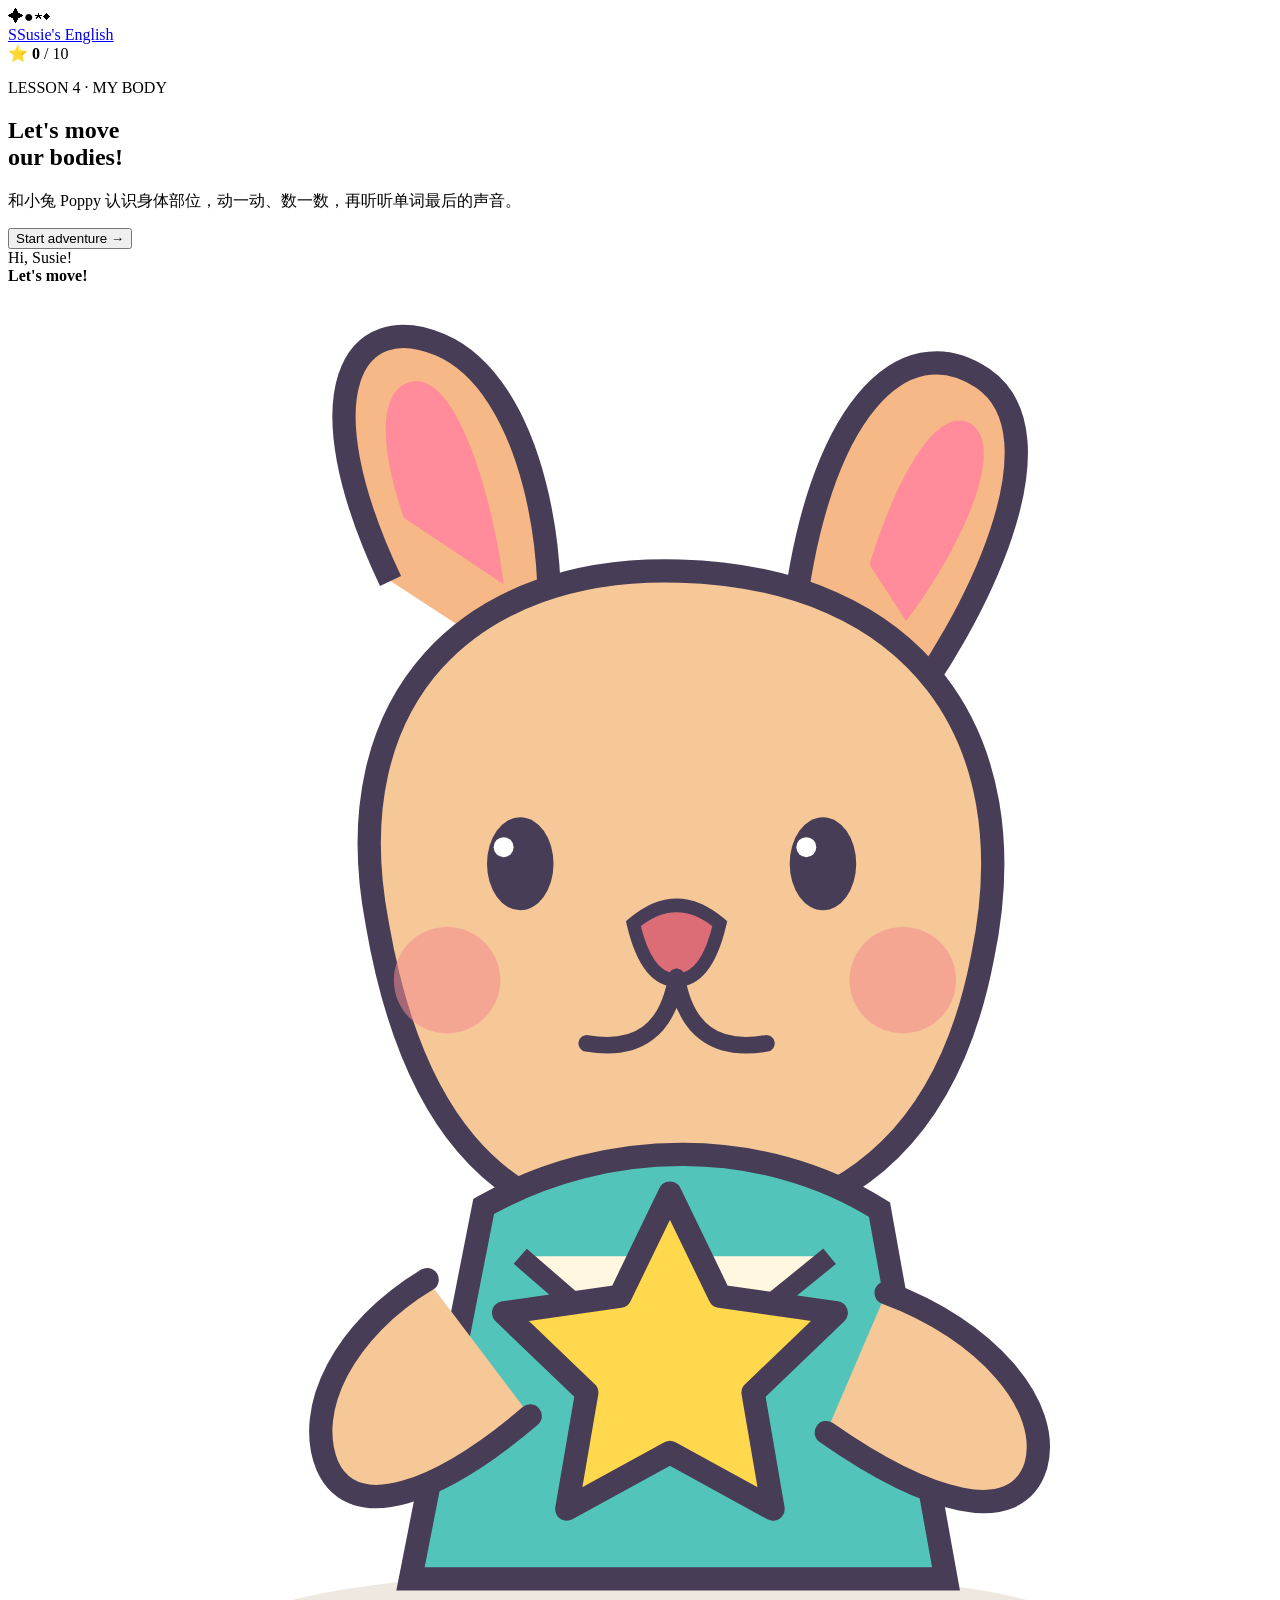
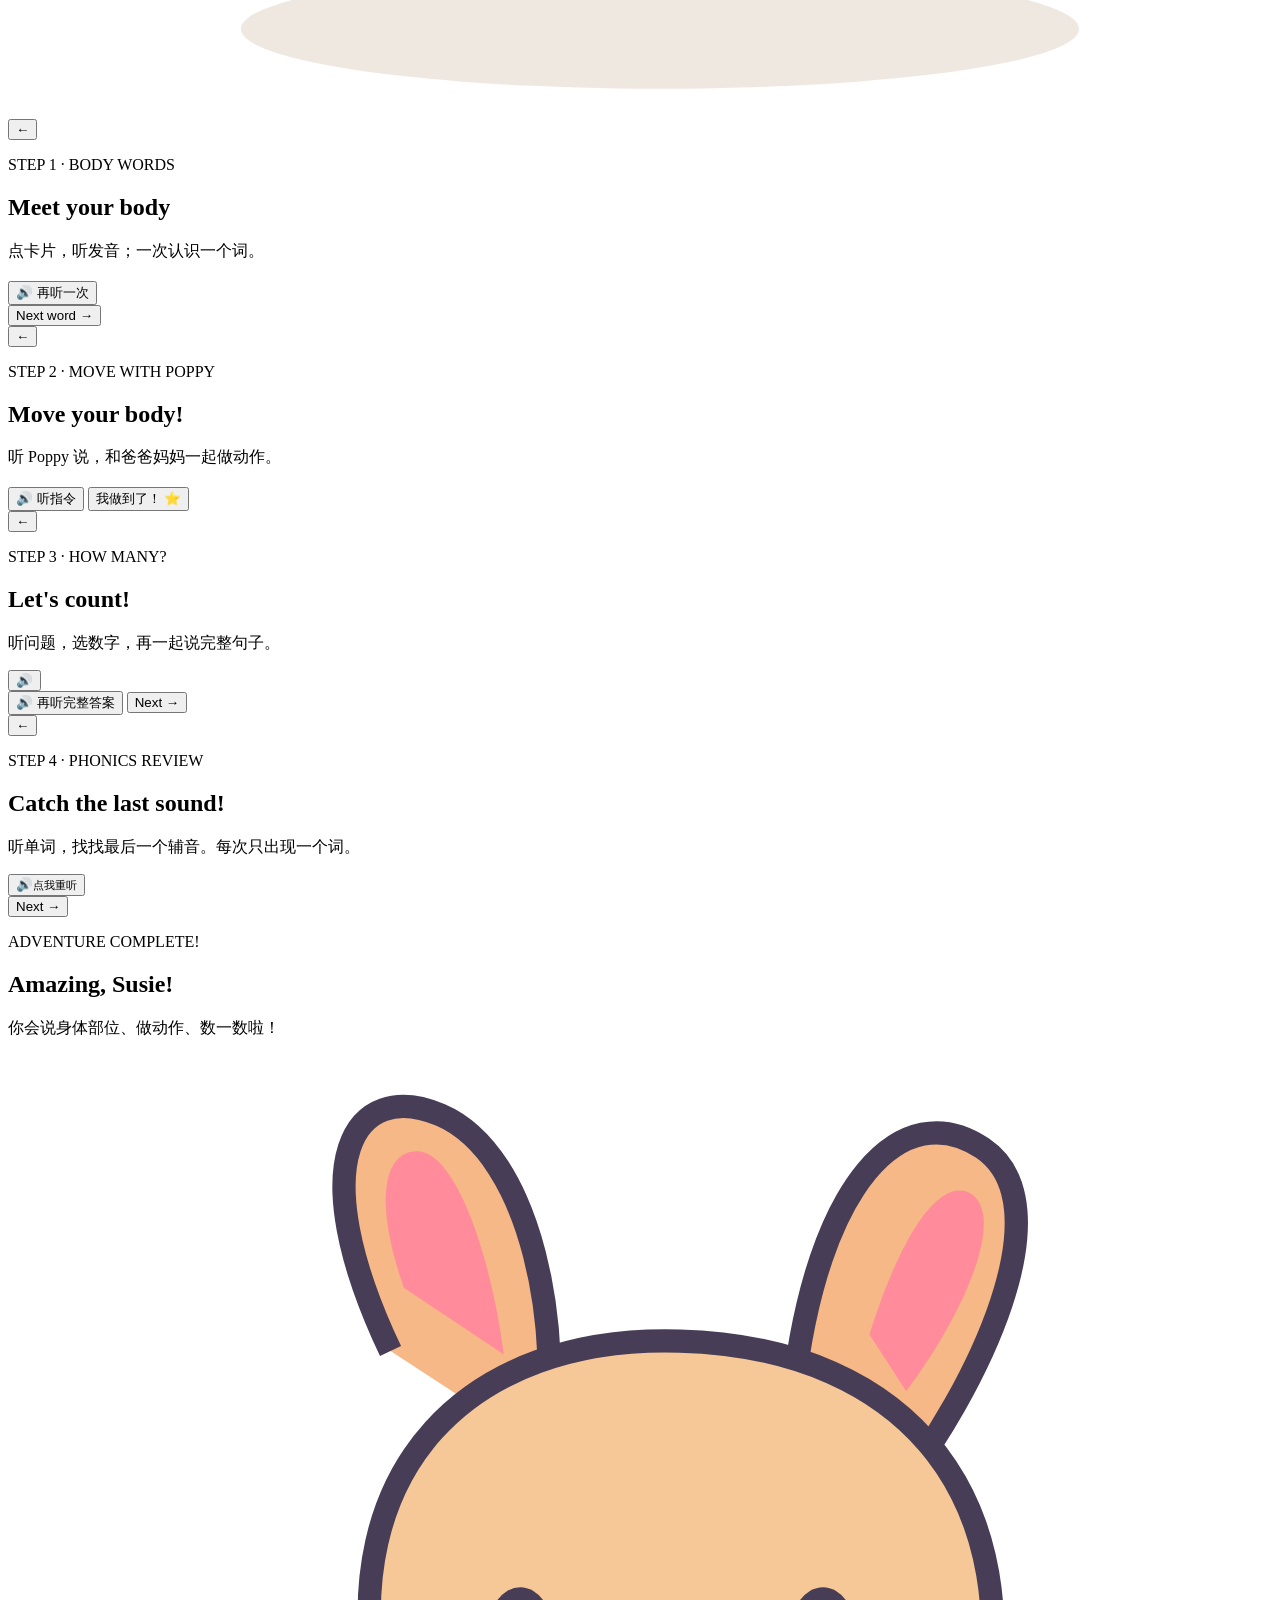
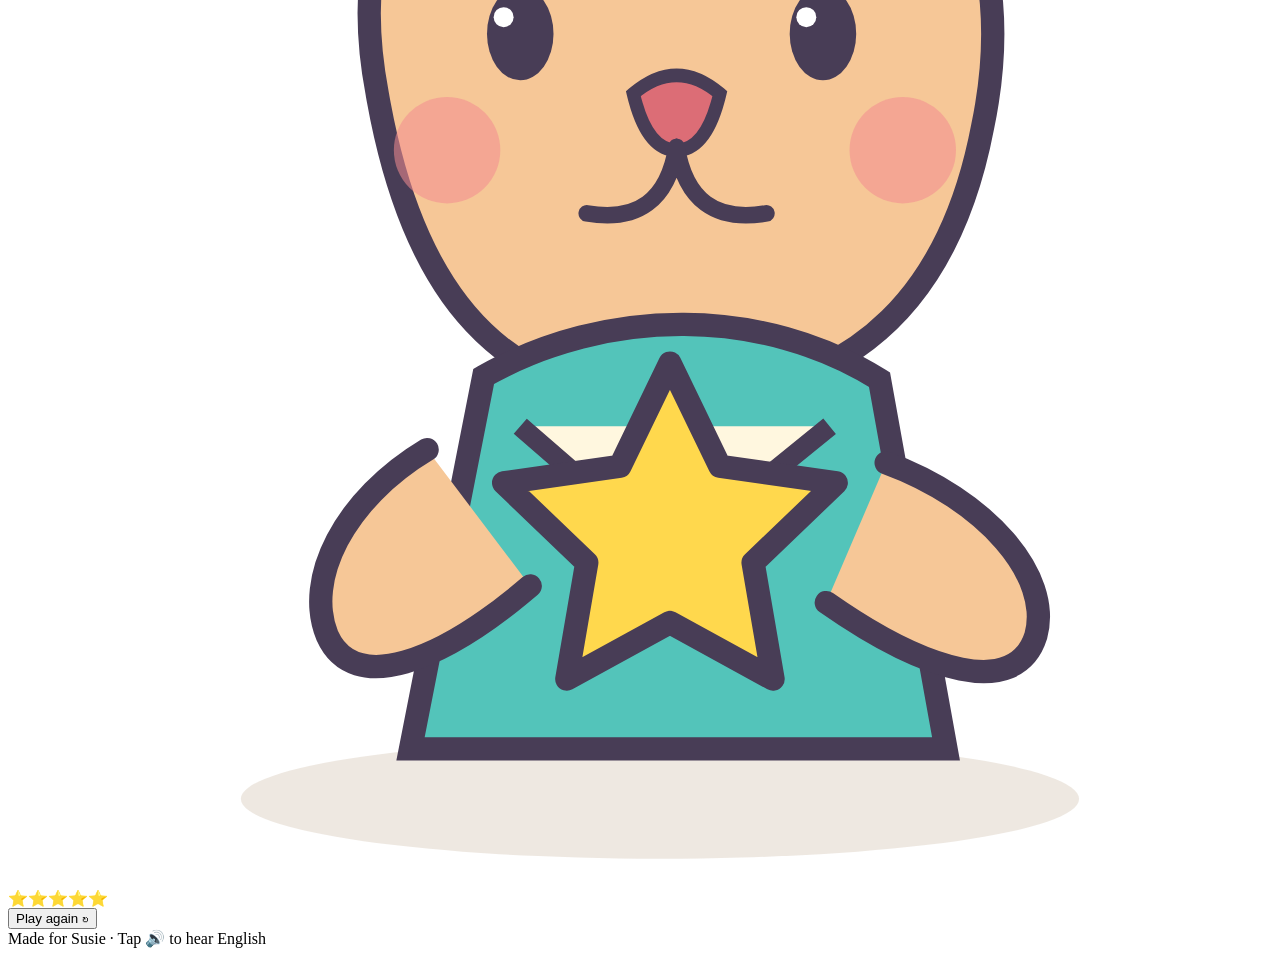
==== body/index.html @ 9eba3d52 "Add My Body lesson: index.html" ====
<!doctype html>
<html lang="zh-CN">
<head>
  <meta charset="UTF-8" />
  <meta name="viewport" content="width=device-width, initial-scale=1.0" />
  <meta name="theme-color" content="#fff8e8" />
  <meta name="description" content="和 Poppy 一起学习身体部位、动作和英语问答。" />
  <title>Susie's Body Adventure</title>
  <script>
    if (/^https?:$/.test(location.protocol) && location.pathname.replace(/\/+$/, '').endsWith('/body')) {
      const base = document.createElement('base');
      base.href = location.pathname.replace(/\/+$/, '') + '/';
      document.head.append(base);
    }
  </script>
  <link rel="stylesheet" href="styles.css" />
</head>
<body>
  <div class="sky-decor" aria-hidden="true"><span>✦</span><span>●</span><span>★</span><span>◆</span></div>
  <header class="topbar">
    <a class="brand" href="../index.html" aria-label="回到酥酥的学习小屋"><span class="brand-mark">S</span><span>Susie's English</span></a>
    <div class="star-counter" aria-live="polite">⭐ <strong id="stars">0</strong> / 10</div>
  </header>
  <main>
    <section class="screen hero active" id="home" aria-labelledby="heroTitle">
      <div class="hero-copy">
        <p class="eyebrow">LESSON 4 · MY BODY</p>
        <h1 id="heroTitle">Let's move<br><span>our bodies!</span></h1>
        <p class="hero-sub">和小兔 Poppy 认识身体部位，动一动、数一数，再听听单词最后的声音。</p>
        <button class="primary big" data-go="words">Start adventure →</button>
      </div>
      <div class="mascot-stage" aria-label="小兔 Poppy 欢迎酥酥">
        <div class="speech-bubble">Hi, Susie!<br><strong>Let's move!</strong></div>
        <svg class="mascot" viewBox="0 0 380 430" role="img" aria-label="A cheerful rabbit mascot">
          <ellipse cx="196" cy="404" rx="126" ry="18" fill="#d9cdbd" opacity=".45"/>
          <path d="M115 89C88 32 104 7 130 18c28 12 37 66 31 101" fill="#f5b886" stroke="#483d56" stroke-width="7"/>
          <path d="M236 102c7-64 33-90 57-74 25 17-1 72-27 105" fill="#f5b886" stroke="#483d56" stroke-width="7"/>
          <path d="M119 70c-10-29-5-42 5-41 12 2 22 36 25 61" fill="#ff8b9b"/>
          <path d="M259 84c10-32 22-48 31-42 10 8-4 38-20 59" fill="#ff8b9b"/>
          <path d="M111 192c-13-68 28-108 91-106 70 2 105 49 91 116-9 47-35 80-91 82-59 2-82-40-91-92Z" fill="#f6c797" stroke="#483d56" stroke-width="7"/>
          <ellipse cx="154" cy="174" rx="10" ry="14" fill="#483d56"/>
          <ellipse cx="245" cy="174" rx="10" ry="14" fill="#483d56"/>
          <circle cx="149" cy="169" r="3" fill="white"/><circle cx="240" cy="169" r="3" fill="white"/>
          <path d="M188 192q13-11 26 0-4 17-13 17t-13-17Z" fill="#dc6d76" stroke="#483d56" stroke-width="4"/>
          <path d="M201 208q-4 24-27 20m27-20q4 24 27 20" fill="none" stroke="#483d56" stroke-width="5" stroke-linecap="round"/>
          <circle cx="132" cy="209" r="16" fill="#f28c91" opacity=".55"/><circle cx="269" cy="209" r="16" fill="#f28c91" opacity=".55"/>
          <path d="M143 277c37-21 84-21 119 1l20 111H121Z" fill="#53c4ba" stroke="#483d56" stroke-width="7"/>
          <path d="M154 292l45 39 48-39" fill="#fff7df" stroke="#483d56" stroke-width="6" stroke-linejoin="round"/>
          <path d="M126 299c-25 15-37 39-30 56 8 18 34 8 61-15m107-37c30 11 50 34 45 52-6 19-33 11-63-10" fill="#f6c797" stroke="#483d56" stroke-width="7" stroke-linecap="round"/>
          <path d="M199 273l15 31 35 5-25 24 6 35-31-17-31 17 6-35-25-24 35-5Z" fill="#ffd84d" stroke="#483d56" stroke-width="7" stroke-linejoin="round"/>
        </svg>
      </div>
    </section>
    <section class="screen lesson" id="words" aria-labelledby="wordsTitle">
      <div class="section-heading"><button class="back" data-go="home" aria-label="返回">←</button><div><p class="eyebrow">STEP 1 · BODY WORDS</p><h2 id="wordsTitle">Meet your body</h2><p>点卡片，听发音；一次认识一个词。</p></div></div>
      <div class="paper word-stage" aria-live="polite">
        <div class="word-illustration" id="wordArt" aria-hidden="true"></div>
        <div class="word-meta"><span class="small-count" id="wordCount"></span><h3 id="wordText"></h3><p id="wordZh"></p><button class="sound" id="hearWord" aria-label="重听这个词">🔊 再听一次</button></div>
      </div>
      <button class="primary next" id="nextWord">Next word →</button>
    </section>
    <section class="screen lesson" id="actions" aria-labelledby="actionsTitle">
      <div class="section-heading"><button class="back" data-go="words" aria-label="返回">←</button><div><p class="eyebrow">STEP 2 · MOVE WITH POPPY</p><h2 id="actionsTitle">Move your body!</h2><p>听 Poppy 说，和爸爸妈妈一起做动作。</p></div></div>
      <div class="paper activity" aria-live="polite">
        <span class="small-count" id="actionCount"></span><div class="action-art" id="actionArt" aria-hidden="true"></div><h3 id="actionText"></h3><p id="actionZh"></p>
        <button class="sound" id="hearAction">🔊 听指令</button>
        <button class="primary" id="didAction">我做到了！ ⭐</button>
      </div>
    </section>
    <section class="screen lesson" id="counting" aria-labelledby="countTitle">
      <div class="section-heading"><button class="back" data-go="actions" aria-label="返回">←</button><div><p class="eyebrow">STEP 3 · HOW MANY?</p><h2 id="countTitle">Let's count!</h2><p>听问题，选数字，再一起说完整句子。</p></div></div>
      <div class="progress" aria-label="问答进度"><span id="countProgress"></span></div>
      <div class="paper quiz">
        <span class="small-count" id="quizCount"></span><div class="quiz-art" id="quizArt" aria-hidden="true"></div>
        <button class="question-button" id="hearQuestion" aria-label="重听问题">🔊 <span id="question"></span></button>
        <div class="answers" id="answers"></div><div class="feedback" id="countFeedback" aria-live="polite"></div>
        <button class="sound hidden" id="hearAnswer">🔊 再听完整答案</button>
        <button class="primary hidden" id="nextQuestion">Next →</button>
      </div>
    </section>
    <section class="screen lesson" id="phonics" aria-labelledby="phonicsTitle">
      <div class="section-heading"><button class="back" data-go="counting" aria-label="返回">←</button><div><p class="eyebrow">STEP 4 · PHONICS REVIEW</p><h2 id="phonicsTitle">Catch the last sound!</h2><p>听单词，找找最后一个辅音。每次只出现一个词。</p></div></div>
      <div class="progress"><span id="phonicsProgress"></span></div>
      <div class="paper quiz">
        <span class="small-count" id="phonicsCount"></span><button class="word-orb" id="hearPhonics" aria-label="听单词"><span>🔊</span><strong id="phonicsWord"></strong><small>点我重听</small></button>
        <div class="answers sounds" id="soundAnswers"></div><div class="feedback" id="phonicsFeedback" aria-live="polite"></div>
        <button class="primary hidden" id="nextPhonics">Next →</button>
      </div>
    </section>
    <section class="screen finish" id="finish" aria-labelledby="finishTitle">
      <p class="eyebrow">ADVENTURE COMPLETE!</p><h2 id="finishTitle">Amazing, Susie!</h2>
      <p>你会说身体部位、做动作、数一数啦！</p>
      <div class="finish-poppy"><svg class="mascot" viewBox="0 0 380 430" role="img" aria-label="A cheerful rabbit mascot">
          <ellipse cx="196" cy="404" rx="126" ry="18" fill="#d9cdbd" opacity=".45"/>
          <path d="M115 89C88 32 104 7 130 18c28 12 37 66 31 101" fill="#f5b886" stroke="#483d56" stroke-width="7"/>
          <path d="M236 102c7-64 33-90 57-74 25 17-1 72-27 105" fill="#f5b886" stroke="#483d56" stroke-width="7"/>
          <path d="M119 70c-10-29-5-42 5-41 12 2 22 36 25 61" fill="#ff8b9b"/>
          <path d="M259 84c10-32 22-48 31-42 10 8-4 38-20 59" fill="#ff8b9b"/>
          <path d="M111 192c-13-68 28-108 91-106 70 2 105 49 91 116-9 47-35 80-91 82-59 2-82-40-91-92Z" fill="#f6c797" stroke="#483d56" stroke-width="7"/>
          <ellipse cx="154" cy="174" rx="10" ry="14" fill="#483d56"/>
          <ellipse cx="245" cy="174" rx="10" ry="14" fill="#483d56"/>
          <circle cx="149" cy="169" r="3" fill="white"/><circle cx="240" cy="169" r="3" fill="white"/>
          <path d="M188 192q13-11 26 0-4 17-13 17t-13-17Z" fill="#dc6d76" stroke="#483d56" stroke-width="4"/>
          <path d="M201 208q-4 24-27 20m27-20q4 24 27 20" fill="none" stroke="#483d56" stroke-width="5" stroke-linecap="round"/>
          <circle cx="132" cy="209" r="16" fill="#f28c91" opacity=".55"/><circle cx="269" cy="209" r="16" fill="#f28c91" opacity=".55"/>
          <path d="M143 277c37-21 84-21 119 1l20 111H121Z" fill="#53c4ba" stroke="#483d56" stroke-width="7"/>
          <path d="M154 292l45 39 48-39" fill="#fff7df" stroke="#483d56" stroke-width="6" stroke-linejoin="round"/>
          <path d="M126 299c-25 15-37 39-30 56 8 18 34 8 61-15m107-37c30 11 50 34 45 52-6 19-33 11-63-10" fill="#f6c797" stroke="#483d56" stroke-width="7" stroke-linecap="round"/>
          <path d="M199 273l15 31 35 5-25 24 6 35-31-17-31 17 6-35-25-24 35-5Z" fill="#ffd84d" stroke="#483d56" stroke-width="7" stroke-linejoin="round"/>
        </svg></div><div class="final-stars" aria-hidden="true">⭐⭐⭐⭐⭐</div>
      <button class="primary big" id="replay">Play again ↻</button>
    </section>
  </main>
  <footer>Made for Susie · Tap 🔊 to hear English</footer>
  <script src="app.js"></script>
</body>
</html>
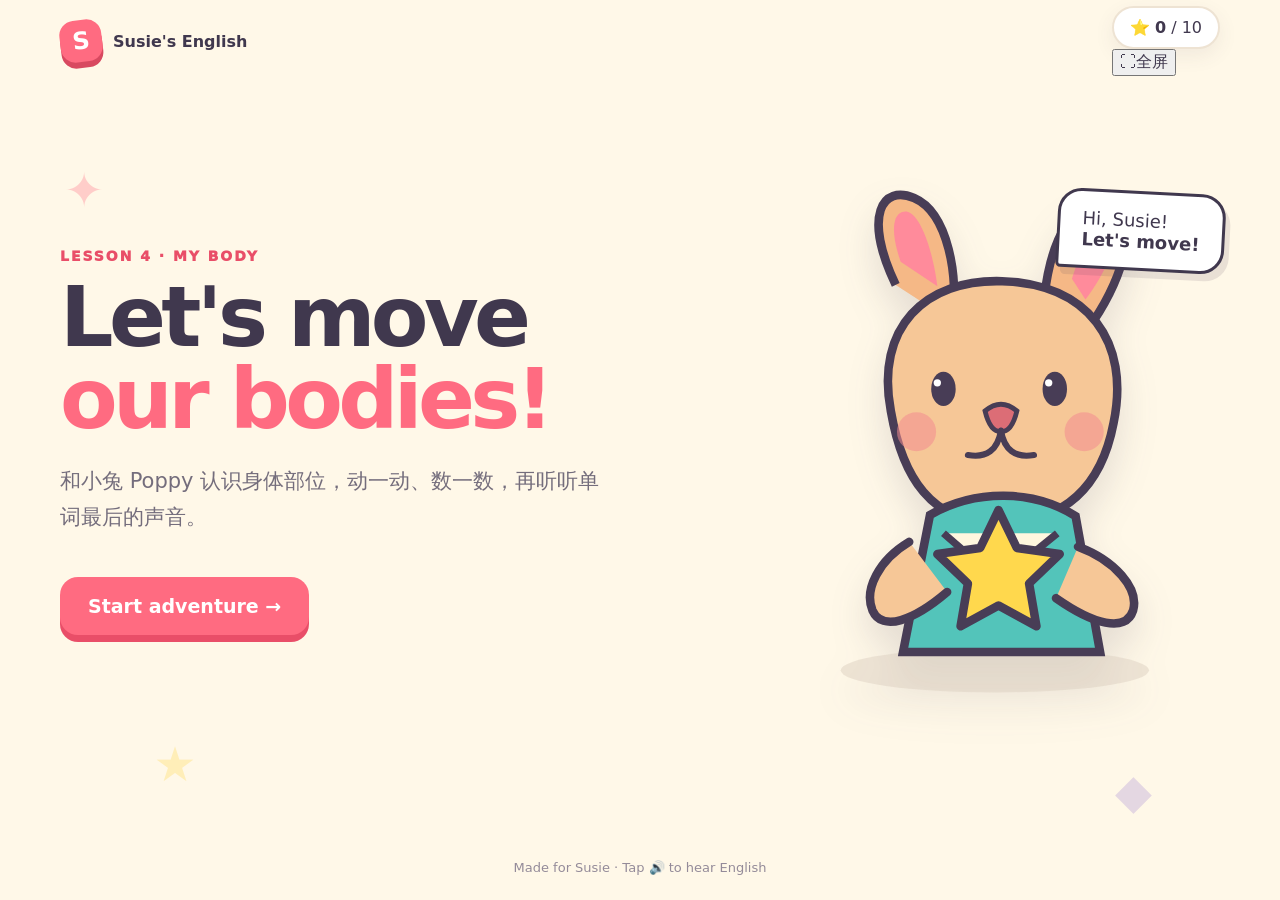
==== commit 3f1d3d1b: "Add fullscreen study mode to body/index.html" ====
--- a/body/index.html
+++ b/body/index.html
@@ -2,7 +2,7 @@
 <html lang="zh-CN">
 <head>
   <meta charset="UTF-8" />
-  <meta name="viewport" content="width=device-width, initial-scale=1.0" />
+  <meta name="viewport" content="width=device-width, initial-scale=1.0, viewport-fit=cover" />
   <meta name="theme-color" content="#fff8e8" />
   <meta name="description" content="和 Poppy 一起学习身体部位、动作和英语问答。" />
   <title>Susie's Body Adventure</title>
@@ -19,7 +19,10 @@
   <div class="sky-decor" aria-hidden="true"><span>✦</span><span>●</span><span>★</span><span>◆</span></div>
   <header class="topbar">
     <a class="brand" href="../index.html" aria-label="回到酥酥的学习小屋"><span class="brand-mark">S</span><span>Susie's English</span></a>
-    <div class="star-counter" aria-live="polite">⭐ <strong id="stars">0</strong> / 10</div>
+    <div class="top-actions">
+      <div class="star-counter" aria-live="polite">⭐ <strong id="stars">0</strong> / 10</div>
+      <button class="fullscreen-button" id="fullscreenButton" type="button" aria-label="进入全屏学习" aria-pressed="false"><span aria-hidden="true">⛶</span><span class="fullscreen-label">全屏</span></button>
+    </div>
   </header>
   <main>
     <section class="screen hero active" id="home" aria-labelledby="heroTitle">
--- a/body/styles.css
+++ b/body/styles.css
@@ -0,0 +1,10 @@
+:root{--ink:#40384e;--muted:#746d7c;--cream:#fff8e8;--paper:#fffdf8;--coral:#ff6b81;--coral-dark:#e94e68;--mint:#51c6b7;--yellow:#ffd74b;--blue:#6fbde7;--purple:#a78bd4;--shadow:0 16px 42px rgba(72,61,86,.12)}
+*{box-sizing:border-box}html{scroll-behavior:smooth}body{margin:0;min-height:100vh;overflow-x:hidden;color:var(--ink);background:var(--cream);font-family:ui-rounded,"Nunito","Arial Rounded MT Bold",system-ui,sans-serif}button,a{font:inherit}button{color:inherit;cursor:pointer}button:focus-visible,a:focus-visible{outline:4px solid rgba(111,189,231,.6);outline-offset:4px}.hidden{display:none!important}
+.sky-decor{position:fixed;inset:0;z-index:-1;overflow:hidden;pointer-events:none;opacity:.3}.sky-decor span{position:absolute;font-size:clamp(22px,4vw,48px);color:var(--coral)}.sky-decor span:nth-child(1){left:5%;top:18%}.sky-decor span:nth-child(2){right:7%;top:22%;color:var(--mint)}.sky-decor span:nth-child(3){left:12%;bottom:12%;color:var(--yellow)}.sky-decor span:nth-child(4){right:10%;bottom:9%;color:var(--purple)}
+.topbar,main{width:min(1160px,calc(100% - 40px));margin:auto}.topbar{min-height:82px;display:flex;align-items:center;justify-content:space-between;gap:12px}.brand{display:flex;align-items:center;gap:11px;color:var(--ink);text-decoration:none;font-weight:900}.brand-mark{width:42px;height:42px;display:grid;place-items:center;border-radius:15px;background:var(--coral);color:white;font-size:24px;transform:rotate(-7deg);box-shadow:0 6px 0 #d84960}.star-counter{background:white;padding:10px 16px;border:2px solid #eee3d3;border-radius:99px;box-shadow:0 7px 20px rgba(72,61,86,.08)}
+.screen{display:none;min-height:calc(100vh - 142px);animation:enter .35s ease both}.screen.active{display:flex}@keyframes enter{from{opacity:0;transform:translateY(12px)}}.hero{align-items:center;justify-content:space-between;gap:30px;padding:30px 0 70px}.hero-copy{flex:1 1 54%;max-width:640px}.eyebrow{margin:0 0 12px;color:var(--coral-dark);font-size:14px;font-weight:950;letter-spacing:.14em}h1{font-size:clamp(48px,7vw,84px);line-height:.98;margin:0 0 24px;letter-spacing:-.055em}h1 span{color:var(--coral)}.hero-sub{max-width:560px;font-size:clamp(17px,2vw,21px);line-height:1.7;color:var(--muted)}.primary{min-height:52px;border:0;border-radius:18px;padding:15px 24px;background:var(--coral);color:white;font-weight:900;box-shadow:0 7px 0 var(--coral-dark);transition:transform .15s,box-shadow .15s}.primary:hover{transform:translateY(-2px);box-shadow:0 9px 0 var(--coral-dark)}.primary:active{transform:translateY(5px);box-shadow:0 2px 0 var(--coral-dark)}.primary.big{margin-top:20px;padding:18px 28px;font-size:19px}
+.mascot-stage{position:relative;flex:0 1 465px;min-width:360px}.mascot{width:100%;max-height:540px;filter:drop-shadow(0 20px 18px rgba(72,61,86,.14));animation:bob 3s ease-in-out infinite}@keyframes bob{50%{transform:translateY(-9px) rotate(1deg)}}.speech-bubble{position:absolute;right:-5px;top:15px;z-index:2;padding:16px 22px;background:white;border:3px solid var(--ink);border-radius:24px 24px 24px 5px;font-size:18px;transform:rotate(3deg);box-shadow:5px 7px 0 rgba(72,61,86,.12)}
+.lesson{flex-direction:column;align-items:center;padding:25px 0 70px}.section-heading{display:flex;gap:20px;align-items:flex-start;width:min(760px,100%);margin:0 auto 26px}.section-heading h2,.finish h2{font-size:clamp(36px,6vw,62px);line-height:1.03;margin:0 0 12px;letter-spacing:-.04em}.section-heading p:last-child{color:var(--muted);margin:0;font-size:17px;line-height:1.5}.back{flex:none;width:52px;height:52px;border-radius:16px;border:2px solid #e9ddcb;background:white;font-size:24px;box-shadow:0 5px 0 #e9ddcb}.paper{width:min(700px,100%);background:var(--paper);border:3px solid #eee3d3;border-radius:32px;box-shadow:var(--shadow);text-align:center;padding:clamp(22px,5vw,42px)}.small-count{display:inline-block;padding:7px 13px;background:#dff6f2;color:#257b70;border-radius:99px;font-size:14px;font-weight:900}.word-stage{display:flex;align-items:center;justify-content:center;gap:32px;min-height:350px}.word-illustration{flex:0 0 42%;font-size:clamp(76px,12vw,120px);filter:drop-shadow(0 10px 4px rgba(72,61,86,.1))}.word-meta{flex:1}.word-meta h3,.activity h3{margin:16px 0 5px;font-size:clamp(35px,6vw,54px)}.word-meta p,.activity p{margin:0 0 22px;color:var(--muted);font-size:19px}.sound{min-height:52px;border:2px solid #c9e8e2;border-radius:17px;background:#e9f7f5;padding:10px 18px;font-weight:900;box-shadow:0 5px 0 #c9e8e2}.sound:active,.back:active{transform:translateY(3px);box-shadow:none}.next{margin:26px auto 0}.activity{min-height:420px;display:flex;flex-direction:column;align-items:center;gap:14px}.action-art{font-size:100px;line-height:1.2;margin:10px 0}.activity h3,.activity p{margin:0}.activity .primary{margin-top:8px}.progress{width:min(700px,100%);height:12px;margin:-4px auto 20px;background:#e9ddcb;border-radius:99px;overflow:hidden}.progress span{display:block;width:0;height:100%;border-radius:inherit;background:linear-gradient(90deg,var(--mint),var(--blue));transition:width .35s}.quiz{min-height:400px}.quiz-art{font-size:96px;margin:14px 0}.question-button{display:block;width:100%;border:0;background:none;font-size:clamp(22px,4vw,32px);font-weight:950;margin:8px 0 20px}.answers{display:grid;grid-template-columns:repeat(3,1fr);gap:12px;margin:18px 0}.answers button{min-height:66px;border:3px solid #eee3d3;border-radius:18px;background:white;font-weight:950;font-size:21px}.answers button:hover{border-color:var(--blue)}.answers button.correct{border-color:#55bd79;background:#dff7e8}.answers button.wrong{border-color:var(--coral);background:#ffe4e7;animation:shake .3s}@keyframes shake{25%{transform:translateX(-5px)}75%{transform:translateX(5px)}}.feedback{min-height:55px;margin:8px 0;font-size:17px;font-weight:850;line-height:1.5}.feedback.good{color:#26894c}.feedback.try{color:var(--coral-dark)}.quiz>.primary,.quiz>.sound{margin:5px}.word-orb{display:flex;flex-direction:column;align-items:center;justify-content:center;width:180px;height:180px;margin:20px auto 28px;border:8px solid white;border-radius:50%;background:var(--yellow);box-shadow:0 12px 0 #e5b92e,var(--shadow)}.word-orb span{font-size:24px}.word-orb strong{font-size:33px}.word-orb small{font-size:13px}.finish{flex-direction:column;align-items:center;justify-content:center;text-align:center;padding:30px 0 70px}.finish p{font-size:18px;color:var(--muted)}.finish .eyebrow{color:var(--coral-dark);font-size:14px}.finish-poppy{width:min(220px,58vw)}.finish-poppy svg{display:block;width:100%}.final-stars{font-size:clamp(38px,8vw,65px);letter-spacing:4px}.finish .primary{margin-top:20px}footer{min-height:60px;padding:20px;text-align:center;color:#948b99;font-size:13px}
+@media(max-width:780px){.topbar,main{width:min(100% - 28px,680px)}.topbar{min-height:70px}.brand span:last-child{display:none}.hero{flex-direction:column;text-align:center;padding-top:36px}.hero-copy{display:flex;flex-direction:column;align-items:center}.mascot-stage{min-width:0;width:min(390px,95%)}.speech-bubble{right:0}.section-heading{gap:12px}.section-heading h2{font-size:clamp(32px,8vw,42px)}.word-stage{gap:10px}.word-illustration{flex-basis:40%}}
+@media(max-width:460px){.word-stage{flex-direction:column;padding:22px;min-height:400px}.word-illustration{font-size:88px}.answers{gap:8px}.answers button{font-size:18px;padding:6px}.sounds button{font-size:16px}.question-button{font-size:22px}.speech-bubble{font-size:16px;padding:12px 16px}}
+@media(prefers-reduced-motion:reduce){*,*::before,*::after{animation-duration:.01ms!important;animation-iteration-count:1!important;scroll-behavior:auto!important;transition:none!important}}
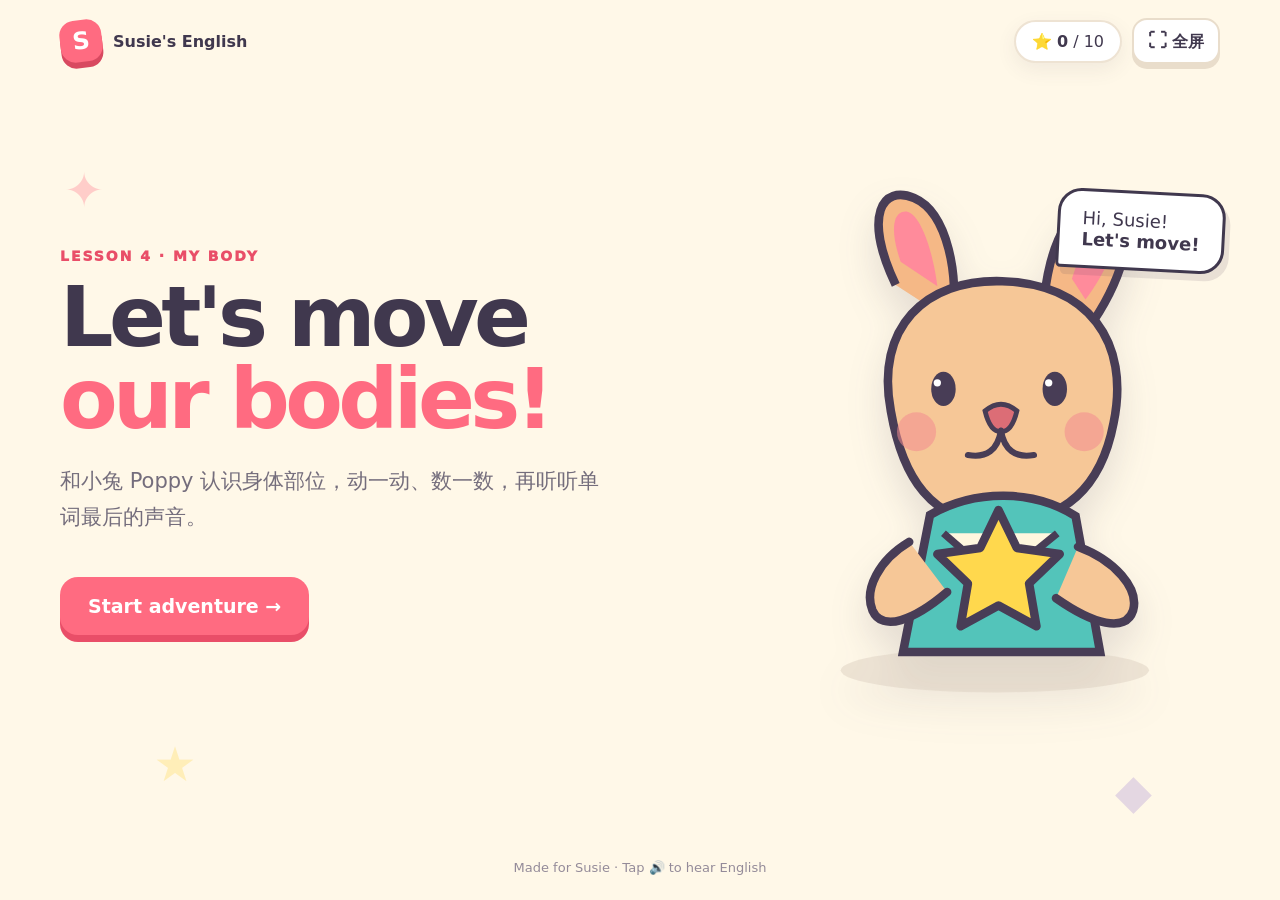
==== commit 368c50e6: "Bust cached lesson script after Android audio fix" ====
--- a/body/index.html
+++ b/body/index.html
@@ -115,6 +115,6 @@
     </section>
   </main>
   <footer>Made for Susie · Tap 🔊 to hear English</footer>
-  <script src="app.js"></script>
+  <script src="app.js?v=20260924-android-audio"></script>
 </body>
 </html>
--- a/body/styles.css
+++ b/body/styles.css
@@ -8,3 +8,8 @@
 @media(max-width:780px){.topbar,main{width:min(100% - 28px,680px)}.topbar{min-height:70px}.brand span:last-child{display:none}.hero{flex-direction:column;text-align:center;padding-top:36px}.hero-copy{display:flex;flex-direction:column;align-items:center}.mascot-stage{min-width:0;width:min(390px,95%)}.speech-bubble{right:0}.section-heading{gap:12px}.section-heading h2{font-size:clamp(32px,8vw,42px)}.word-stage{gap:10px}.word-illustration{flex-basis:40%}}
 @media(max-width:460px){.word-stage{flex-direction:column;padding:22px;min-height:400px}.word-illustration{font-size:88px}.answers{gap:8px}.answers button{font-size:18px;padding:6px}.sounds button{font-size:16px}.question-button{font-size:22px}.speech-bubble{font-size:16px;padding:12px 16px}}
 @media(prefers-reduced-motion:reduce){*,*::before,*::after{animation-duration:.01ms!important;animation-iteration-count:1!important;scroll-behavior:auto!important;transition:none!important}}
+
+.top-actions{display:flex;align-items:center;gap:10px}.fullscreen-button{min-height:44px;padding:9px 14px;border:2px solid #e9ddcb;border-radius:15px;background:white;box-shadow:0 5px 0 #e9ddcb;font-weight:900}.fullscreen-button:active{transform:translateY(3px);box-shadow:0 2px 0 #e9ddcb}.fullscreen-button span:first-child{margin-right:5px;font-size:19px}
+html.study-fullscreen body{min-height:100dvh}html.study-fullscreen .topbar{min-height:62px}html.study-fullscreen .screen{min-height:calc(100dvh - 62px)}html.study-fullscreen .lesson{padding:8px 0 14px}html.study-fullscreen .section-heading{margin-bottom:10px}html.study-fullscreen .section-heading h2{font-size:clamp(30px,5vw,46px);margin-bottom:5px}html.study-fullscreen .section-heading p:last-child{font-size:15px}html.study-fullscreen .paper{padding:clamp(14px,3vh,25px)}html.study-fullscreen .word-stage{min-height:0;height:min(55dvh,410px)}html.study-fullscreen .activity{min-height:0;height:min(61dvh,460px);gap:8px}html.study-fullscreen .action-art{font-size:clamp(64px,12vh,92px);margin:0}html.study-fullscreen .quiz{min-height:0}html.study-fullscreen .quiz-art{font-size:clamp(62px,11vh,90px);margin:4px 0}html.study-fullscreen .answers{margin:8px 0}html.study-fullscreen .feedback{min-height:42px;margin:3px 0}html.study-fullscreen .word-orb{width:min(22vh,160px);height:min(22vh,160px);margin:8px auto 12px}html.study-fullscreen .finish{min-height:calc(100dvh - 62px);padding:8px 0}html.study-fullscreen .finish-poppy{width:min(180px,25vh)}html.study-fullscreen footer{display:none}
+@media(max-width:520px){.fullscreen-label{display:none}.fullscreen-button{width:46px;padding:7px}.fullscreen-button span:first-child{margin:0}.star-counter{padding:9px 12px}.top-actions{gap:7px}html.study-fullscreen .section-heading .eyebrow{margin-bottom:4px}html.study-fullscreen .section-heading p:last-child{display:none}html.study-fullscreen .back{width:44px;height:44px}html.study-fullscreen .word-stage{height:calc(100dvh - 190px);min-height:0}html.study-fullscreen .activity{height:calc(100dvh - 175px)}html.study-fullscreen .word-meta h3,html.study-fullscreen .activity h3{font-size:34px}html.study-fullscreen .word-illustration{font-size:72px}html.study-fullscreen .question-button{margin:3px 0 8px}html.study-fullscreen .answers button{min-height:54px}html.study-fullscreen .quiz-art{font-size:66px}}
+html.study-fullscreen .hero{padding:8px 0;gap:10px}html.study-fullscreen .hero h1{font-size:clamp(42px,7vw,66px);margin-bottom:12px}html.study-fullscreen .hero-sub{margin:8px 0;font-size:17px}html.study-fullscreen .hero .primary.big{margin-top:8px}html.study-fullscreen .hero .mascot-stage{width:min(330px,38vh)}
